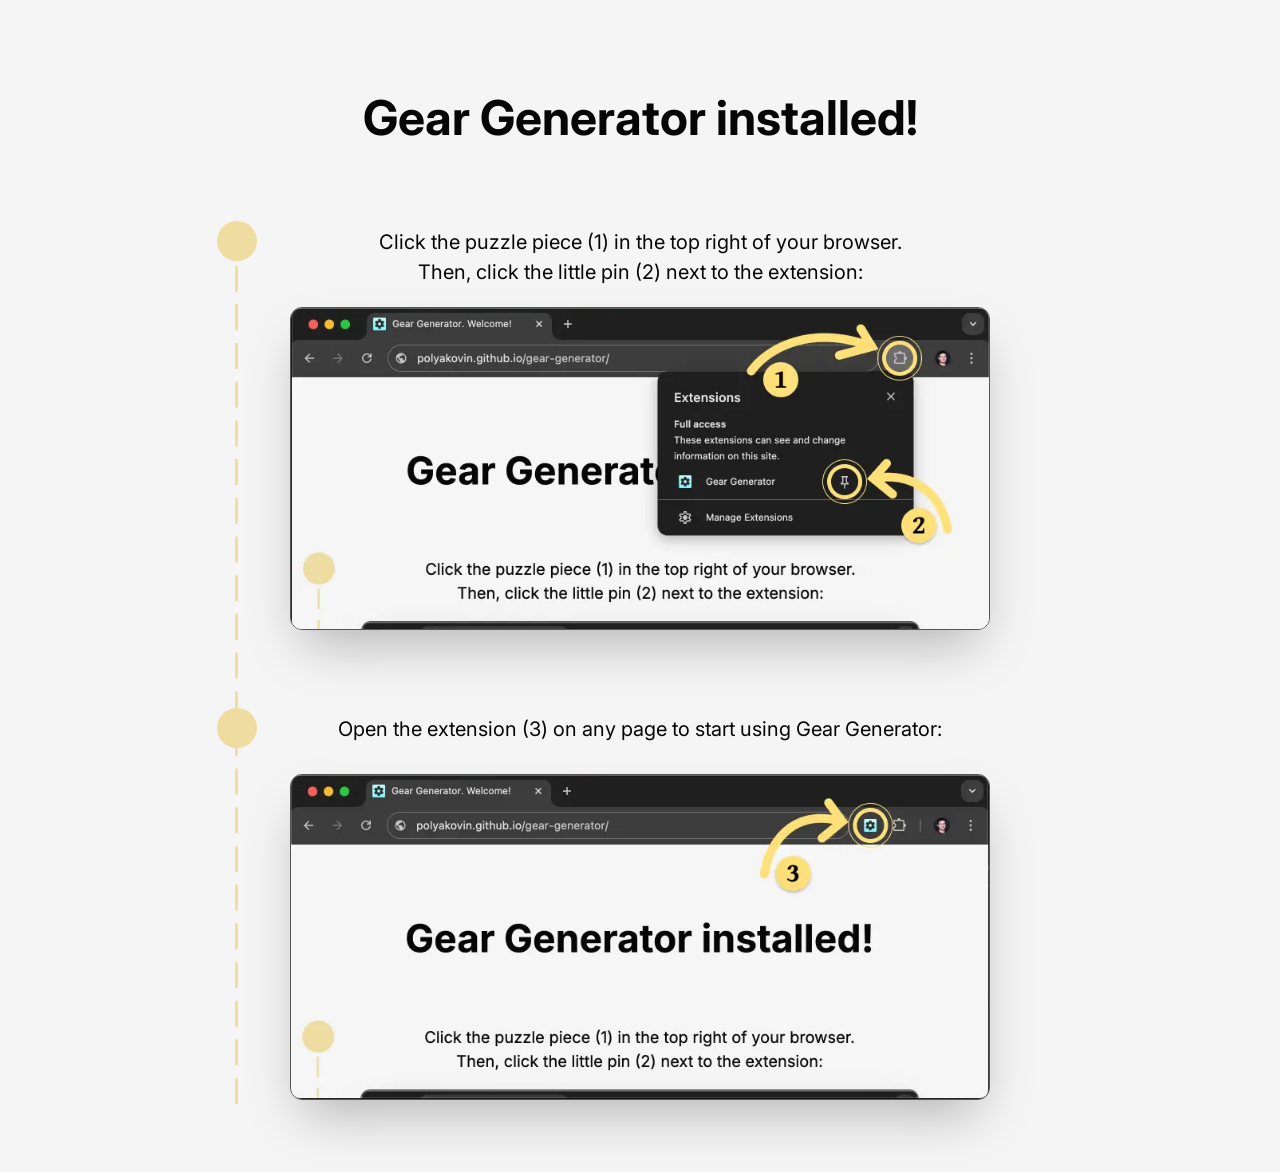
==== index.html @ b53446f7 "first commit" ====
<!DOCTYPE html>
<html lang="en">
<head>
	<meta charset="UTF-8">
	<meta name="viewport" content="width=device-width, initial-scale=1.0">
	<style>
		@import url("https://fonts.googleapis.com/css2?family=Inter:wght@400;700&display=swap");

		body {
			padding: 60px;
			background-color: #f5f5f5;
			color: #060607;
			font-family: Inter, Helvetica, Arial, sans-serif;
		}

		.content {
			width: 100%;
			max-width: 700px;
			text-align: center;
			margin: 0 auto;
		}

		h1, p, img {
			margin-top: 20px;
			max-width: 100%;
		}

		h1 {
			font-size: xxx-large;
		}

		h2 {
			font-size: xx-large;
			margin-top: 80px;
			margin-bottom: -60px;
		}

		p {
			font-size: 20px;
			margin: 80px auto 0;
			line-height: 1.5;
		}

		img {
			box-shadow: #0004 0 25px 50px -12px;
			border-radius: 12px;
			box-sizing: border-box;
			border: 1px solid #555555;
		}

		textarea {
			position: relative;
			display: block;
			width: 100%;
			height: auto;
			margin-top: 20px;
			box-sizing: border-box;
			padding: 13px 20px;
			border-radius: 8px;
			font-family: Inter, Helvetica, Arial, sans-serif;
			font-size: 20px;
			resize: none;
			overflow: hidden;
		}

		.textarea-wrapper::before {
			content: '';
			position: absolute;
			right: -50px;
			top: 70px;
			width: 164px;
			height: 130px;
			background-image: url(arrow-3.png);
			background-size: cover;
			pointer-events: none;
			animation: blink 2s ease-in-out infinite;
			z-index: 1;
		}

		.textarea-wrapper::after {
			content: '';
			position: absolute;
			left: -44px;
			top: 50px;
			width: 205px;
			height: 117px;
			background-image: url(arrow-4.png);
			background-size: cover;
			pointer-events: none;
			animation: blink 2s ease-in-out infinite;
			z-index: 1;
			display: none;
		}

		.textarea-wrapper.was-focused::before {
			display: none;
		}

		.textarea-wrapper.was-focused:not(.recorder-clicked)::after {
			display: block;
		}

		.image-with-textarea {
			margin-top: 30px;
		}

		/* small {
			font-size: small;
		} */

		span.emoji {
			transform: scale(1.7) translate(4px, -2px);
			display: inline-block;
		}

		article, section {
			position: relative;
		}

		article::before {
			position: absolute;
			left: -60px;
			content: '';
			height: 100%;
			width: 0px;
			border-left: 13px dashed #e6c34380;
			transform: scaleX(0.2);
		}

		section::before {
			position: absolute;
			left: -73px;
			top: -6px;
			content: '';
			height: 40px;
			width: 40px;
			background-color: #eedca1;
			border-radius: 50%;
		}

		@keyframes blink {
			0% {
				opacity: 1;
			}
			50% {
				opacity: .6;
			}
			100% {
				opacity: 1;
			}
		}
	</style>
	<script defer src="https://cloud.umami.is/script.js" data-website-id="795489f6-4984-4a04-bec0-62eb1d2e3ad5"></script>
	<!-- Yandex.Metrika counter -->
	<script type="text/javascript" >
		(function(m,e,t,r,i,k,a){m[i]=m[i]||function(){(m[i].a=m[i].a||[]).push(arguments)};
		m[i].l=1*new Date();
		for (var j = 0; j < document.scripts.length; j++) {if (document.scripts[j].src === r) { return; }}
		k=e.createElement(t),a=e.getElementsByTagName(t)[0],k.async=1,k.src=r,a.parentNode.insertBefore(k,a)})
		(window, document, "script", "https://mc.yandex.ru/metrika/tag.js", "ym");

		ym(106310794, "init", {
			clickmap:true,
			trackLinks:true,
			accurateTrackBounce:true,
			webvisor:true
		});
	</script>
	<noscript><div><img src="https://mc.yandex.ru/watch/106310794" style="position:absolute; left:-9999px;" alt="" /></div></noscript>
	<!-- /Yandex.Metrika counter -->
    <script src="https://cdn.amplitude.com/script/9641e63c32c15d560fc464c41994e082.js"></script>
    <script>
		// window.amplitude.add(window.sessionReplay.plugin({ sampleRate: 1 }));
		// window.amplitude.init('9641e63c32c15d560fc464c41994e082', {
		//   fetchRemoteConfig: true,
		//   autocapture: true,
		// });
		// window.amplitude.track('Page Opened', { page: 'Welcome' });
	</script>
	<link rel="icon" type="image/png" sizes="64x64" href="logo-64.png">
	<title>Gear Generator. Welcome!</title>
</head>
<body>
	<div class="content">
		<h1>Gear Generator installed!</h1>

		<article>
			<section>
				<p>Click the puzzle piece (1) in the top right of your browser.<br>Then, click the little pin (2) next to the extension:</p>
				<img src="welcome-1.webp" alt="welcome-1">
			</section>

			<section>
				<p>
					Open the extension (3) on any page to start using Gear Generator:
				</p>
				<img class="image-with-textarea" src="welcome-2.webp" alt="welcome-2">
			</section>
		</article>
	</div>
</body>
</html>
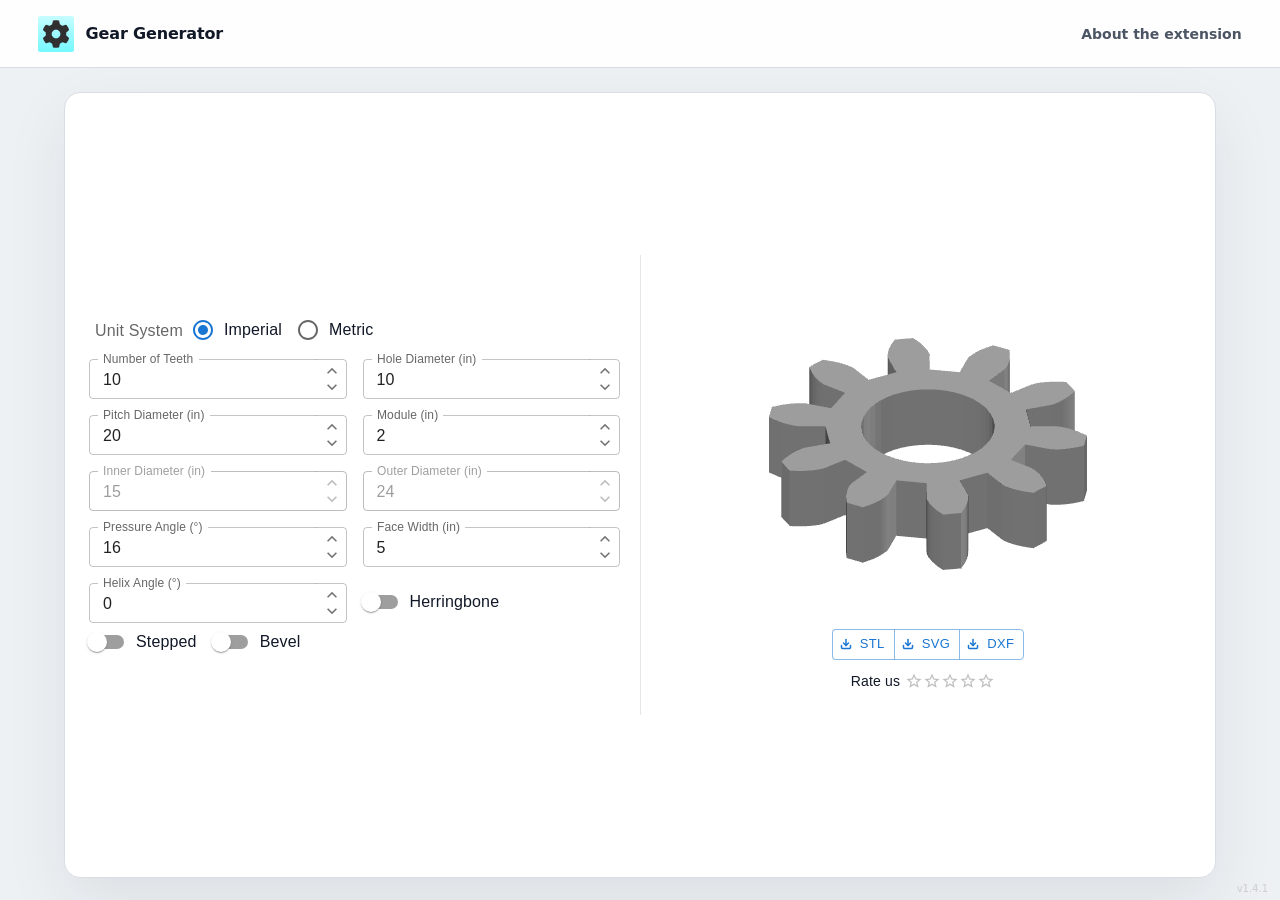
==== commit 89ea64f6: "feat: publish web gear generator" ====
--- a/index.html
+++ b/index.html
@@ -1,202 +1,39 @@
-<!DOCTYPE html>
+<!doctype html>
 <html lang="en">
-<head>
-	<meta charset="UTF-8">
-	<meta name="viewport" content="width=device-width, initial-scale=1.0">
-	<style>
-		@import url("https://fonts.googleapis.com/css2?family=Inter:wght@400;700&display=swap");
+  <head>
+    <meta charset="UTF-8" />
+    <meta name="viewport" content="width=device-width, initial-scale=1.0" />
+    <meta
+      name="description"
+      content="Create spur, helical, herringbone, stepped and bevel gears in your browser, then export STL, SVG or DXF files."
+    />
+    <meta property="og:type" content="website" />
+    <meta property="og:title" content="Gear Generator" />
+    <meta
+      property="og:description"
+      content="Create printable gears online and export STL, SVG or DXF files."
+    />
+    <meta
+      property="og:image"
+      content="https://polyakovin.github.io/gear-generator/og.png"
+    />
+    <meta name="twitter:card" content="summary_large_image" />
+    <meta name="twitter:title" content="Gear Generator" />
+    <meta
+      name="twitter:description"
+      content="Create printable gears online and export STL, SVG or DXF files."
+    />
+    <meta
+      name="twitter:image"
+      content="https://polyakovin.github.io/gear-generator/og.png"
+    />
+    <link rel="icon" type="image/png" href="./img/logo-128.png" />
+    <title>Gear Generator — create printable gears online</title>
+    <script type="module" crossorigin src="./assets/index-e6077792.js"></script>
+    <link rel="stylesheet" href="./assets/index-a10a61ed.css">
+  </head>
+  <body>
+    <div id="app"></div>
 
-		body {
-			padding: 60px;
-			background-color: #f5f5f5;
-			color: #060607;
-			font-family: Inter, Helvetica, Arial, sans-serif;
-		}
-
-		.content {
-			width: 100%;
-			max-width: 700px;
-			text-align: center;
-			margin: 0 auto;
-		}
-
-		h1, p, img {
-			margin-top: 20px;
-			max-width: 100%;
-		}
-
-		h1 {
-			font-size: xxx-large;
-		}
-
-		h2 {
-			font-size: xx-large;
-			margin-top: 80px;
-			margin-bottom: -60px;
-		}
-
-		p {
-			font-size: 20px;
-			margin: 80px auto 0;
-			line-height: 1.5;
-		}
-
-		img {
-			box-shadow: #0004 0 25px 50px -12px;
-			border-radius: 12px;
-			box-sizing: border-box;
-			border: 1px solid #555555;
-		}
-
-		textarea {
-			position: relative;
-			display: block;
-			width: 100%;
-			height: auto;
-			margin-top: 20px;
-			box-sizing: border-box;
-			padding: 13px 20px;
-			border-radius: 8px;
-			font-family: Inter, Helvetica, Arial, sans-serif;
-			font-size: 20px;
-			resize: none;
-			overflow: hidden;
-		}
-
-		.textarea-wrapper::before {
-			content: '';
-			position: absolute;
-			right: -50px;
-			top: 70px;
-			width: 164px;
-			height: 130px;
-			background-image: url(arrow-3.png);
-			background-size: cover;
-			pointer-events: none;
-			animation: blink 2s ease-in-out infinite;
-			z-index: 1;
-		}
-
-		.textarea-wrapper::after {
-			content: '';
-			position: absolute;
-			left: -44px;
-			top: 50px;
-			width: 205px;
-			height: 117px;
-			background-image: url(arrow-4.png);
-			background-size: cover;
-			pointer-events: none;
-			animation: blink 2s ease-in-out infinite;
-			z-index: 1;
-			display: none;
-		}
-
-		.textarea-wrapper.was-focused::before {
-			display: none;
-		}
-
-		.textarea-wrapper.was-focused:not(.recorder-clicked)::after {
-			display: block;
-		}
-
-		.image-with-textarea {
-			margin-top: 30px;
-		}
-
-		/* small {
-			font-size: small;
-		} */
-
-		span.emoji {
-			transform: scale(1.7) translate(4px, -2px);
-			display: inline-block;
-		}
-
-		article, section {
-			position: relative;
-		}
-
-		article::before {
-			position: absolute;
-			left: -60px;
-			content: '';
-			height: 100%;
-			width: 0px;
-			border-left: 13px dashed #e6c34380;
-			transform: scaleX(0.2);
-		}
-
-		section::before {
-			position: absolute;
-			left: -73px;
-			top: -6px;
-			content: '';
-			height: 40px;
-			width: 40px;
-			background-color: #eedca1;
-			border-radius: 50%;
-		}
-
-		@keyframes blink {
-			0% {
-				opacity: 1;
-			}
-			50% {
-				opacity: .6;
-			}
-			100% {
-				opacity: 1;
-			}
-		}
-	</style>
-	<script defer src="https://cloud.umami.is/script.js" data-website-id="795489f6-4984-4a04-bec0-62eb1d2e3ad5"></script>
-	<!-- Yandex.Metrika counter -->
-	<script type="text/javascript" >
-		(function(m,e,t,r,i,k,a){m[i]=m[i]||function(){(m[i].a=m[i].a||[]).push(arguments)};
-		m[i].l=1*new Date();
-		for (var j = 0; j < document.scripts.length; j++) {if (document.scripts[j].src === r) { return; }}
-		k=e.createElement(t),a=e.getElementsByTagName(t)[0],k.async=1,k.src=r,a.parentNode.insertBefore(k,a)})
-		(window, document, "script", "https://mc.yandex.ru/metrika/tag.js", "ym");
-
-		ym(106310794, "init", {
-			clickmap:true,
-			trackLinks:true,
-			accurateTrackBounce:true,
-			webvisor:true
-		});
-	</script>
-	<noscript><div><img src="https://mc.yandex.ru/watch/106310794" style="position:absolute; left:-9999px;" alt="" /></div></noscript>
-	<!-- /Yandex.Metrika counter -->
-    <script src="https://cdn.amplitude.com/script/9641e63c32c15d560fc464c41994e082.js"></script>
-    <script>
-		// window.amplitude.add(window.sessionReplay.plugin({ sampleRate: 1 }));
-		// window.amplitude.init('9641e63c32c15d560fc464c41994e082', {
-		//   fetchRemoteConfig: true,
-		//   autocapture: true,
-		// });
-		// window.amplitude.track('Page Opened', { page: 'Welcome' });
-	</script>
-	<link rel="icon" type="image/png" sizes="64x64" href="logo-64.png">
-	<title>Gear Generator. Welcome!</title>
-</head>
-<body>
-	<div class="content">
-		<h1>Gear Generator installed!</h1>
-
-		<article>
-			<section>
-				<p>Click the puzzle piece (1) in the top right of your browser.<br>Then, click the little pin (2) next to the extension:</p>
-				<img src="welcome-1.webp" alt="welcome-1">
-			</section>
-
-			<section>
-				<p>
-					Open the extension (3) on any page to start using Gear Generator:
-				</p>
-				<img class="image-with-textarea" src="welcome-2.webp" alt="welcome-2">
-			</section>
-		</article>
-	</div>
-</body>
-</html>+  </body>
+</html>
--- a/assets/index-a10a61ed.css
+++ b/assets/index-a10a61ed.css
@@ -0,0 +1 @@
+.version{position:fixed;bottom:6px;right:12px;font-size:x-small;color:#ccc;-webkit-user-select:none;user-select:none}.viewbox{display:block;margin:0 auto;width:350px;height:350px;cursor:grab}.viewbox:active{cursor:grabbing}body{min-width:20rem;margin:0}.gear{width:100%}.gear-profile{fill:#888;stroke-width:0px}.gear-hole,.gear-first-tooth-marker,.gear-guides,.gear-cross,.gear-text{display:none}:root{color:#111827;background:#eef1f4;font-family:Inter,ui-sans-serif,system-ui,-apple-system,BlinkMacSystemFont,Segoe UI,sans-serif;font-synthesis:none}*{box-sizing:border-box}html{min-width:20rem;background:#eef1f4}body{min-width:20rem;min-height:100vh;margin:0}button,input{font:inherit}.web-app-shell{min-height:100vh}.web-app-header{display:flex;align-items:center;justify-content:space-between;min-height:4.25rem;padding:.75rem clamp(1rem,3vw,2.5rem);border-bottom:1px solid #d9dee5;background:rgba(255,255,255,.92)}.web-app-brand,.web-app-link{color:inherit;text-decoration:none}.web-app-brand{display:inline-flex;align-items:center;gap:.7rem;font-size:1rem;font-weight:700;letter-spacing:-.01em}.web-app-brand img{width:2.25rem;height:2.25rem}.web-app-link{font-size:.875rem;font-weight:600;color:#4b5563}.web-app-link:hover,.web-app-link:focus-visible{color:#1976d2}.web-app-workspace{width:min(100% - 2rem,72rem);margin:1.5rem auto;overflow:hidden;border:1px solid #d9dee5;border-radius:1rem;background:#fff;box-shadow:0 1.5rem 4rem #11182714}.web-app-workspace>div{min-height:calc(100vh - 7.25rem)}.web-app-workspace .version{position:absolute}@media (min-width: 56rem){.web-app-workspace>div{display:grid;grid-template-columns:minmax(24rem,1fr) minmax(24rem,1fr);align-items:center}.web-app-workspace>div>:nth-child(2){padding:1.5rem 1.25rem 1.5rem 1.5rem!important}.web-app-workspace>div>:nth-child(3){padding:1.5rem!important;border-left:1px solid #e5e7eb}}@media (max-width: 40rem){.web-app-header{min-height:3.75rem}.web-app-brand img{width:2rem;height:2rem}.web-app-link{font-size:.8rem}.web-app-workspace{width:100%;margin:0;border:0;border-radius:0;box-shadow:none}}
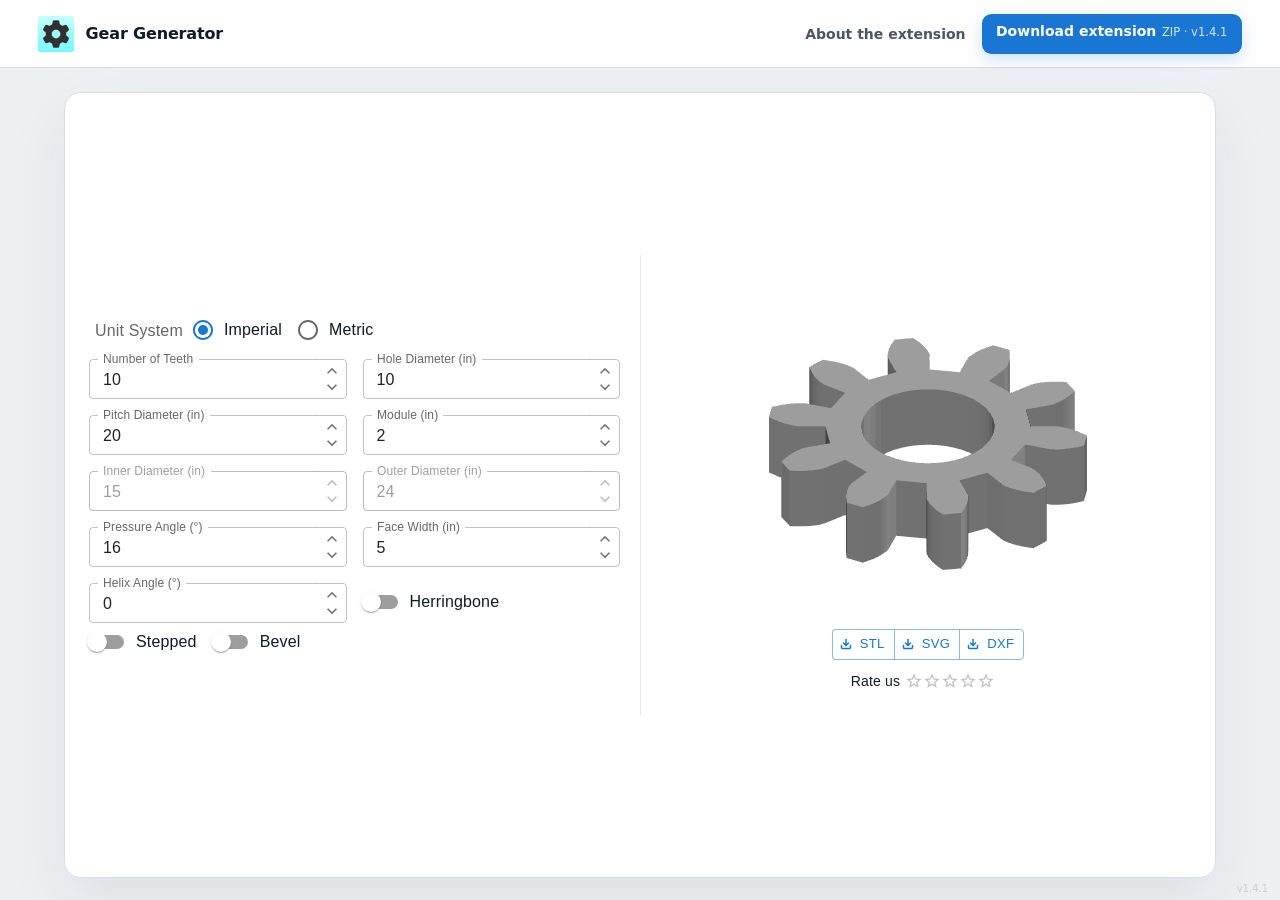
==== commit efccd601: "feat: publish extension archive download" ====
--- a/index.html
+++ b/index.html
@@ -29,8 +29,8 @@
     />
     <link rel="icon" type="image/png" href="./img/logo-128.png" />
     <title>Gear Generator — create printable gears online</title>
-    <script type="module" crossorigin src="./assets/index-e6077792.js"></script>
-    <link rel="stylesheet" href="./assets/index-a10a61ed.css">
+    <script type="module" crossorigin src="./assets/index-017e2343.js"></script>
+    <link rel="stylesheet" href="./assets/index-755a49f5.css">
   </head>
   <body>
     <div id="app"></div>
--- a/assets/index-755a49f5.css
+++ b/assets/index-755a49f5.css
@@ -0,0 +1 @@
+.version{position:fixed;bottom:6px;right:12px;font-size:x-small;color:#ccc;-webkit-user-select:none;user-select:none}.viewbox{display:block;margin:0 auto;width:350px;height:350px;cursor:grab}.viewbox:active{cursor:grabbing}body{min-width:20rem;margin:0}.gear{width:100%}.gear-profile{fill:#888;stroke-width:0px}.gear-hole,.gear-first-tooth-marker,.gear-guides,.gear-cross,.gear-text{display:none}:root{color:#111827;background:#eef1f4;font-family:Inter,ui-sans-serif,system-ui,-apple-system,BlinkMacSystemFont,Segoe UI,sans-serif;font-synthesis:none}*{box-sizing:border-box}html{min-width:20rem;background:#eef1f4}body{min-width:20rem;min-height:100vh;margin:0}button,input{font:inherit}.web-app-shell{min-height:100vh}.web-app-header{display:flex;align-items:center;justify-content:space-between;min-height:4.25rem;padding:.75rem clamp(1rem,3vw,2.5rem);border-bottom:1px solid #d9dee5;background:rgba(255,255,255,.92)}.web-app-brand,.web-app-link,.web-app-download{color:inherit;text-decoration:none}.web-app-brand{display:inline-flex;align-items:center;gap:.7rem;font-size:1rem;font-weight:700;letter-spacing:-.01em}.web-app-brand img{width:2.25rem;height:2.25rem}.web-app-actions{display:flex;align-items:center;gap:1rem}.web-app-link,.web-app-download{font-size:.875rem;font-weight:600}.web-app-link{color:#4b5563}.web-app-link:hover,.web-app-link:focus-visible{color:#1976d2}.web-app-download{display:inline-flex;align-items:baseline;gap:.35rem;min-height:2.5rem;padding:.62rem .9rem;border-radius:.6rem;color:#fff;background:#1976d2;box-shadow:0 .35rem .9rem #1976d233}.web-app-download:hover,.web-app-download:focus-visible{background:#125ca6}.web-app-download span{font-size:.72rem;font-weight:500;color:#ffffffd1}.web-app-workspace{width:min(100% - 2rem,72rem);margin:1.5rem auto;overflow:hidden;border:1px solid #d9dee5;border-radius:1rem;background:#fff;box-shadow:0 1.5rem 4rem #11182714}.web-app-workspace>div{min-height:calc(100vh - 7.25rem)}.web-app-workspace .version{position:absolute}@media (min-width: 56rem){.web-app-workspace>div{display:grid;grid-template-columns:minmax(24rem,1fr) minmax(24rem,1fr);align-items:center}.web-app-workspace>div>:nth-child(2){padding:1.5rem 1.25rem 1.5rem 1.5rem!important}.web-app-workspace>div>:nth-child(3){padding:1.5rem!important;border-left:1px solid #e5e7eb}}@media (max-width: 40rem){.web-app-header{min-height:3.75rem}.web-app-brand img{width:2rem;height:2rem}.web-app-link{font-size:.8rem}.web-app-actions{gap:.65rem}.web-app-download{min-height:2.25rem;padding:.55rem .7rem;font-size:.8rem}.web-app-download span{display:none}.web-app-workspace{width:100%;margin:0;border:0;border-radius:0;box-shadow:none}}
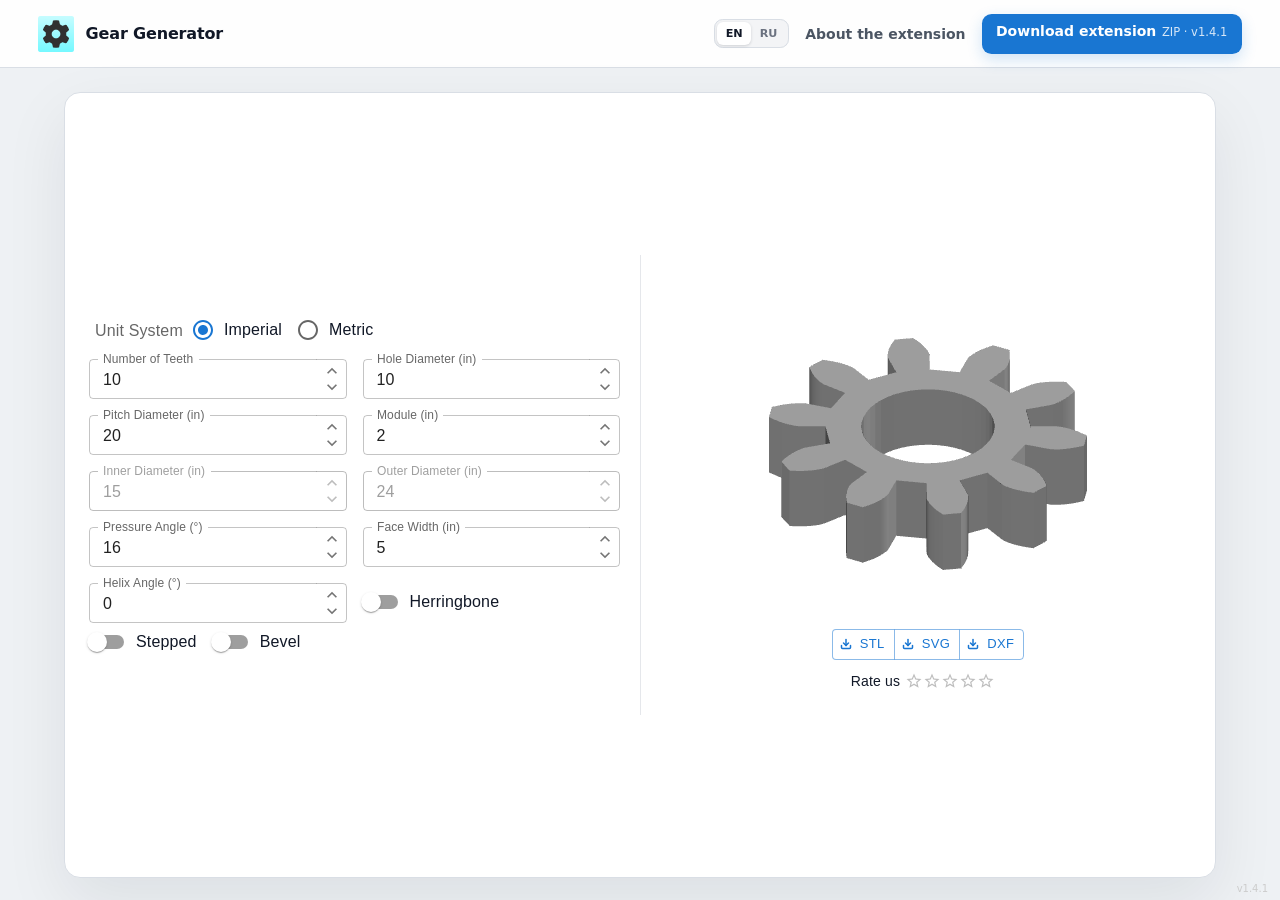
==== commit 9f37264f: "feat: publish Russian site localization" ====
--- a/index.html
+++ b/index.html
@@ -29,11 +29,10 @@
     />
     <link rel="icon" type="image/png" href="./img/logo-128.png" />
     <title>Gear Generator — create printable gears online</title>
-    <script type="module" crossorigin src="./assets/index-017e2343.js"></script>
-    <link rel="stylesheet" href="./assets/index-755a49f5.css">
+    <script type="module" crossorigin src="./assets/index-cede2a4f.js"></script>
+    <link rel="stylesheet" href="./assets/index-55f845fe.css">
   </head>
   <body>
     <div id="app"></div>
-
   </body>
 </html>
--- a/assets/index-55f845fe.css
+++ b/assets/index-55f845fe.css
@@ -0,0 +1 @@
+.version{position:fixed;bottom:6px;right:12px;font-size:x-small;color:#ccc;-webkit-user-select:none;user-select:none}.viewbox{display:block;margin:0 auto;width:350px;height:350px;cursor:grab}.viewbox:active{cursor:grabbing}body{min-width:20rem;margin:0}.gear{width:100%}.gear-profile{fill:#888;stroke-width:0px}.gear-hole,.gear-first-tooth-marker,.gear-guides,.gear-cross,.gear-text{display:none}:root{color:#111827;background:#eef1f4;font-family:Inter,ui-sans-serif,system-ui,-apple-system,BlinkMacSystemFont,Segoe UI,sans-serif;font-synthesis:none}*{box-sizing:border-box}html{min-width:20rem;background:#eef1f4}body{min-width:20rem;min-height:100vh;margin:0}button,input{font:inherit}.web-app-shell{min-height:100vh}.web-app-header{display:flex;align-items:center;justify-content:space-between;min-height:4.25rem;padding:.75rem clamp(1rem,3vw,2.5rem);border-bottom:1px solid #d9dee5;background:rgba(255,255,255,.92)}.web-app-brand,.web-app-link,.web-app-download{color:inherit;text-decoration:none}.web-app-brand{display:inline-flex;align-items:center;gap:.7rem;font-size:1rem;font-weight:700;letter-spacing:-.01em}.web-app-brand img{width:2.25rem;height:2.25rem}.web-app-actions{display:flex;align-items:center;gap:1rem}.language-switch{display:inline-flex;min-width:0;margin:0;padding:.15rem;border:1px solid #d9dee5;border-radius:.55rem;background:#f3f4f6}.visually-hidden{position:absolute;width:1px;height:1px;padding:0;margin:-1px;overflow:hidden;clip:rect(0,0,0,0);white-space:nowrap;border:0}.language-switch button{min-width:2.15rem;padding:.35rem .45rem;border:0;border-radius:.38rem;color:#6b7280;background:transparent;font-size:.7rem;font-weight:700;line-height:1;cursor:pointer}.language-switch button:hover,.language-switch button:focus-visible{color:#1976d2}.language-switch button:focus-visible{outline:2px solid #1976d2;outline-offset:1px}.language-switch button.is-active{color:#111827;background:#fff;box-shadow:0 1px 3px #11182729}.web-app-link,.web-app-download{font-size:.875rem;font-weight:600}.web-app-link{color:#4b5563}.web-app-link:hover,.web-app-link:focus-visible{color:#1976d2}.web-app-download{display:inline-flex;align-items:baseline;gap:.35rem;min-height:2.5rem;padding:.62rem .9rem;border-radius:.6rem;color:#fff;background:#1976d2;box-shadow:0 .35rem .9rem #1976d233}.web-app-download:hover,.web-app-download:focus-visible{background:#125ca6}.web-app-download span{font-size:.72rem;font-weight:500;color:#ffffffd1}.web-app-workspace{width:min(100% - 2rem,72rem);margin:1.5rem auto;overflow:hidden;border:1px solid #d9dee5;border-radius:1rem;background:#fff;box-shadow:0 1.5rem 4rem #11182714}.web-app-workspace>div{min-height:calc(100vh - 7.25rem)}.web-app-workspace .version{position:absolute}@media (min-width: 56rem){.web-app-workspace>div{display:grid;grid-template-columns:minmax(24rem,1fr) minmax(24rem,1fr);align-items:center}.web-app-workspace>div>:nth-child(2){padding:1.5rem 1.25rem 1.5rem 1.5rem!important}.web-app-workspace>div>:nth-child(3){padding:1.5rem!important;border-left:1px solid #e5e7eb}}@media (max-width: 40rem){.web-app-header{min-height:3.75rem;flex-wrap:wrap;gap:.65rem}.web-app-brand img{width:2rem;height:2rem}.web-app-link{font-size:.8rem}.web-app-actions{width:100%;justify-content:space-between;gap:.65rem}.web-app-download{min-height:2.25rem;padding:.55rem .7rem;font-size:.8rem}.web-app-download span{display:none}.web-app-workspace{width:100%;margin:0;border:0;border-radius:0;box-shadow:none}}
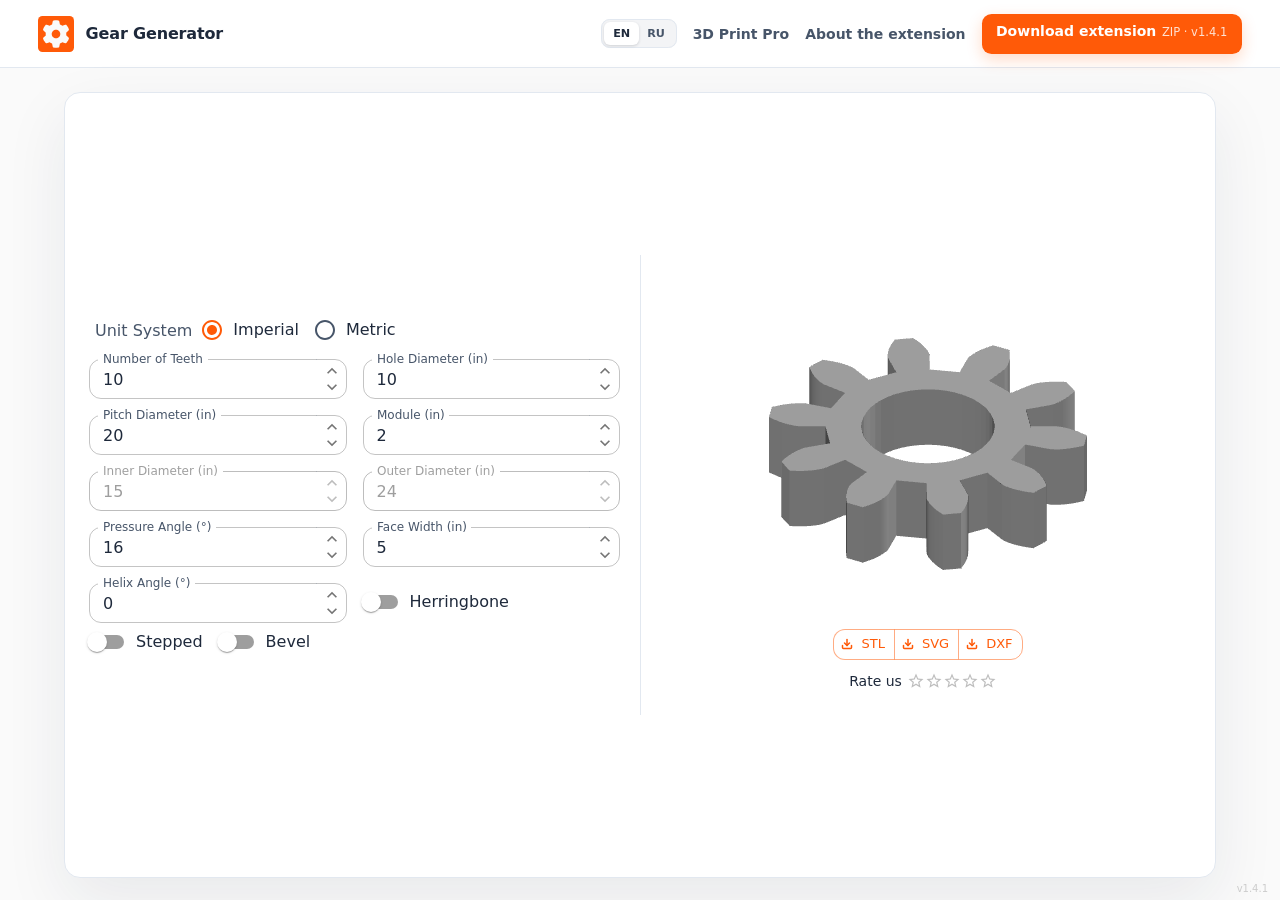
==== commit 697f9a4e: "feat: publish 3D Print Pro branding" ====
--- a/index.html
+++ b/index.html
@@ -27,10 +27,10 @@
       name="twitter:image"
       content="https://polyakovin.github.io/gear-generator/og.png"
     />
-    <link rel="icon" type="image/png" href="./img/logo-128.png" />
+    <link rel="icon" type="image/svg+xml" href="./img/logo.svg" />
     <title>Gear Generator — create printable gears online</title>
-    <script type="module" crossorigin src="./assets/index-cede2a4f.js"></script>
-    <link rel="stylesheet" href="./assets/index-55f845fe.css">
+    <script type="module" crossorigin src="./assets/index-94d2b662.js"></script>
+    <link rel="stylesheet" href="./assets/index-31b9e23e.css">
   </head>
   <body>
     <div id="app"></div>
--- a/assets/index-31b9e23e.css
+++ b/assets/index-31b9e23e.css
@@ -0,0 +1 @@
+.version{position:fixed;bottom:6px;right:12px;font-size:x-small;color:#ccc;-webkit-user-select:none;user-select:none}.viewbox{display:block;margin:0 auto;width:350px;height:350px;cursor:grab}.viewbox:active{cursor:grabbing}body{min-width:20rem;margin:0}.gear{width:100%}.gear-profile{fill:#888;stroke-width:0px}.gear-hole,.gear-first-tooth-marker,.gear-guides,.gear-cross,.gear-text{display:none}:root{--brand-orange: #ff5a08;--brand-orange-dark: #d94800;--brand-ink: #1e293b;--brand-text: #475569;--brand-border: #e2e8f0;--brand-surface: #fafafa;color:var(--brand-ink);background:var(--brand-surface);font-family:Inter,ui-sans-serif,system-ui,-apple-system,BlinkMacSystemFont,Segoe UI,sans-serif;font-synthesis:none}*{box-sizing:border-box}html{min-width:20rem;background:var(--brand-surface)}body{min-width:20rem;min-height:100vh;margin:0}button,input{font:inherit}.web-app-shell{min-height:100vh}.web-app-header{display:flex;align-items:center;justify-content:space-between;min-height:4.25rem;padding:.75rem clamp(1rem,3vw,2.5rem);border-bottom:1px solid var(--brand-border);background:rgba(255,255,255,.92)}.web-app-brand,.web-app-link,.web-app-download{color:inherit;text-decoration:none}.web-app-brand{display:inline-flex;align-items:center;gap:.7rem;font-size:1rem;font-weight:700;letter-spacing:-.01em}.web-app-brand img{width:2.25rem;height:2.25rem}.web-app-actions{display:flex;align-items:center;flex-wrap:wrap;justify-content:flex-end;gap:1rem}.language-switch{display:inline-flex;min-width:0;margin:0;padding:.15rem;border:1px solid var(--brand-border);border-radius:.55rem;background:#f3f4f6}.visually-hidden{position:absolute;width:1px;height:1px;padding:0;margin:-1px;overflow:hidden;clip:rect(0,0,0,0);white-space:nowrap;border:0}.language-switch button{min-width:2.15rem;padding:.35rem .45rem;border:0;border-radius:.38rem;color:var(--brand-text);background:transparent;font-size:.7rem;font-weight:700;line-height:1;cursor:pointer}.language-switch button:hover,.language-switch button:focus-visible{color:var(--brand-orange)}.language-switch button:focus-visible{outline:2px solid var(--brand-orange);outline-offset:1px}.language-switch button.is-active{color:var(--brand-ink);background:#fff;box-shadow:0 1px 3px #11182729}.web-app-link,.web-app-download{font-size:.875rem;font-weight:600}.web-app-link{color:var(--brand-text)}.web-app-link:hover,.web-app-link:focus-visible{color:var(--brand-orange)}.web-app-download{display:inline-flex;align-items:baseline;gap:.35rem;min-height:2.5rem;padding:.62rem .9rem;border-radius:.6rem;color:#fff;background:var(--brand-orange);box-shadow:0 .35rem .9rem #ff5a0838}.web-app-download:hover,.web-app-download:focus-visible{background:var(--brand-orange-dark)}.web-app-download span{font-size:.72rem;font-weight:500;color:#ffffffd1}.web-app-workspace{width:min(100% - 2rem,72rem);margin:1.5rem auto;overflow:hidden;border:1px solid var(--brand-border);border-radius:1rem;background:#fff;box-shadow:0 1.5rem 4rem #1e293b14}.web-app-workspace>div{min-height:calc(100vh - 7.25rem)}.web-app-workspace .version{position:absolute}@media (min-width: 56rem){.web-app-workspace>div{display:grid;grid-template-columns:minmax(24rem,1fr) minmax(24rem,1fr);align-items:center}.web-app-workspace>div>:nth-child(2){padding:1.5rem 1.25rem 1.5rem 1.5rem!important}.web-app-workspace>div>:nth-child(3){padding:1.5rem!important;border-left:1px solid var(--brand-border)}}@media (max-width: 40rem){.web-app-header{min-height:3.75rem;flex-wrap:wrap;gap:.65rem}.web-app-brand img{width:2rem;height:2rem}.web-app-link{font-size:.8rem}.web-app-actions{width:100%;justify-content:flex-start;gap:.65rem}.web-app-download{margin-left:auto}.web-app-download{min-height:2.25rem;padding:.55rem .7rem;font-size:.8rem}.web-app-download span{display:none}.web-app-workspace{width:100%;margin:0;border:0;border-radius:0;box-shadow:none}}
